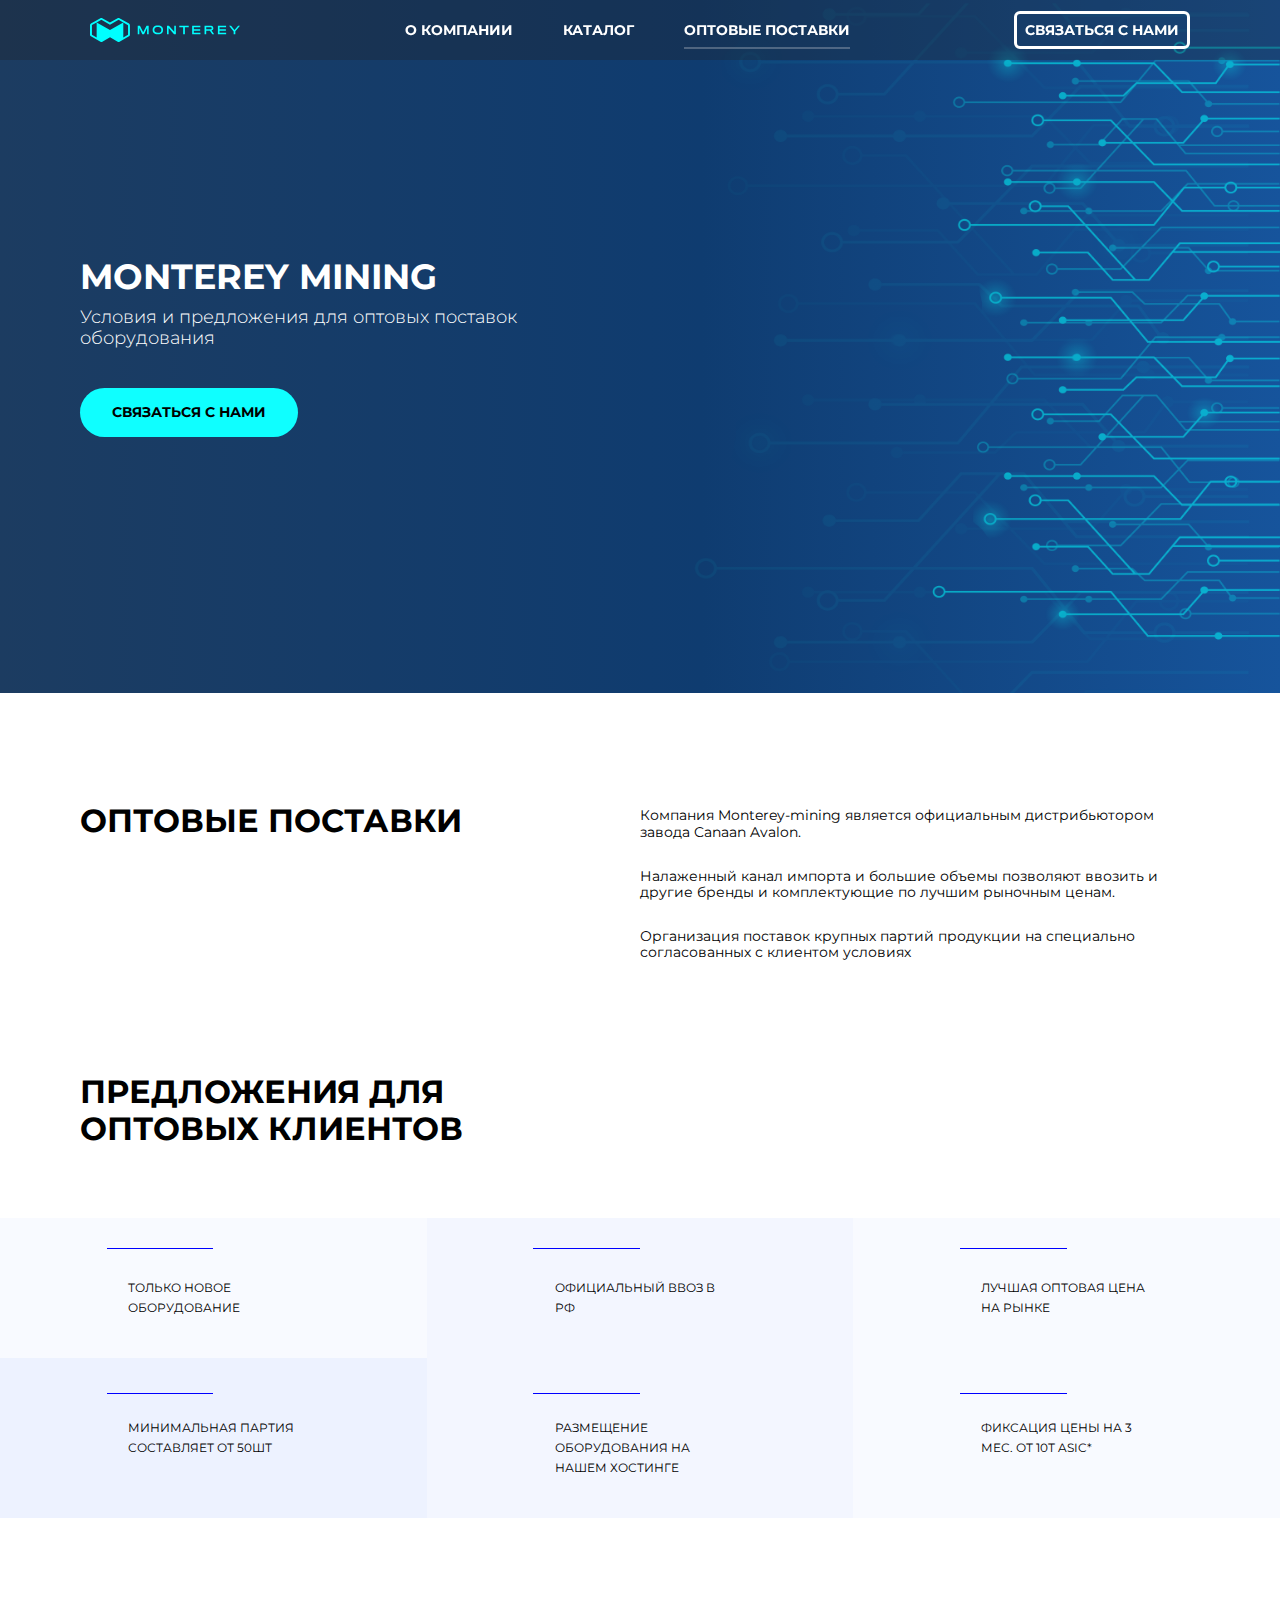
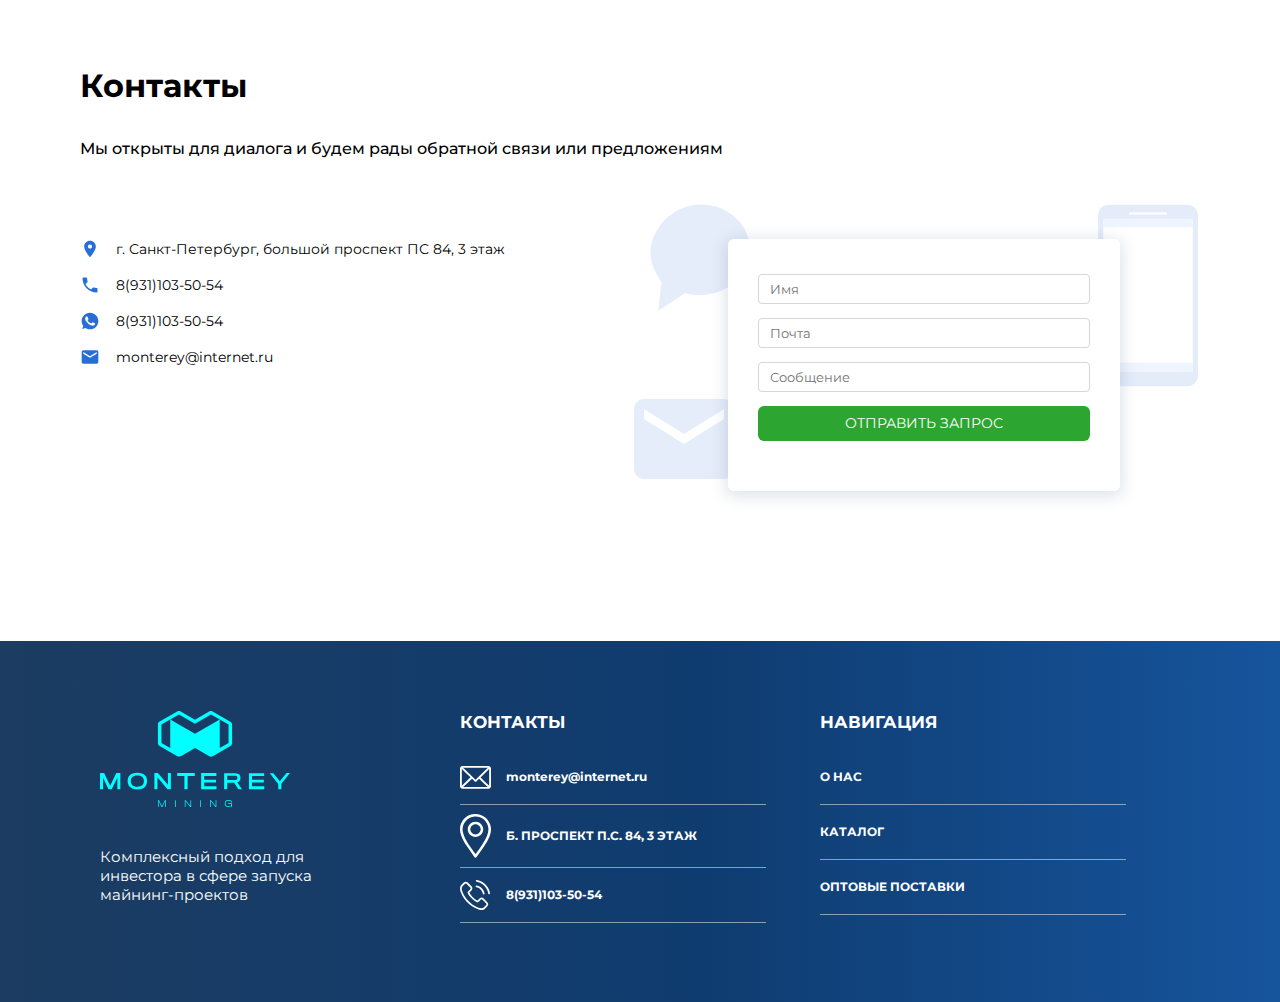
==== opt.html @ 7119ea5c "little fix" ====
<!DOCTYPE html>
<html lang="en">
<head>
   <meta charset="UTF-8">
   <meta http-equiv="X-UA-Compatible" content="IE=edge">
   <meta name="viewport" content="width=device-width, initial-scale=1.0">
   <link rel="apple-touch-icon" sizes="180x180" href="/apple-touch-icon.png">
   <link rel="icon" type="image/png" sizes="32x32" href="/favicon-32x32.png">
   <link rel="icon" type="image/png" sizes="16x16" href="/favicon-16x16.png">
   <link rel="manifest" href="/site.webmanifest">
   <link rel="mask-icon" href="/safari-pinned-tab.svg" color="#5bbad5">
   <meta name="msapplication-TileColor" content="#da532c">
   <meta name="theme-color" content="#ffffff">
   <link rel="stylesheet" href="pages/home.css">
   <title>Оптовые поставки</title>
</head>
<body class="root">
   <header class="header">
      <img src="images/header__logo.svg" alt="logo" class="header__logo">
      <nav class="header__nav">
         <ul class="header__list">   
            <li class="header__list-item">
               <a href="index.html" class="header__link">О КОМПАНИИ</a>
            </li>
            <li class="header__list-item">
               <a href="shop.html" class="header__link">КАТАЛОГ</a>
            </li>
            <li class="header__list-item">
               <a href="opt.html" class="header__link header__link_active">ОПТОВЫЕ ПОСТАВКИ</a>
            </li>
            <!-- <a href="" id="menu" class="icon">
               <img src="images/burger.svg" alt="Иконка меню">
            </a> -->
         </ul>
      </nav>
      <div class="menu__icon">
         <span></span>
      </div>
      <button class="header__contact" id="contact">СВЯЗАТЬСЯ С НАМИ</button>
   </header>
   <main class="content">
      <section class="intro">
         <div class="intro__content">
            <h1 class="intro__title">
               MONTEREY MINING
            </h1>
            <h2 class="intro__subtitle">
               Условия и предложения для оптовых поставок оборудования
            </h2>
            <button class="intro__contact" id="contact">
               СВЯЗАТЬСЯ С НАМИ
            </button>
         </div>
         <img src="images/visual.png" alt="visual" class="intro__aside">
      </section>

      <section class="about about_opt">
         <h2 class="section__title">
            ОПТОВЫЕ ПОСТАВКИ
         </h2>
         <div class="section__container">
            <div class="section__container-item">
               <p class="section__text section__text_opt">
                  Компания  Monterey-mining является официальным дистрибьютором завода Canaan Avalon. 
               </p>
            </div>

            <div class="section__container-item">
               <p class="section__text section__text_opt">
                  Налаженный канал импорта и большие объемы позволяют ввозить и другие бренды и комплектующие по лучшим рыночным ценам.
               </p>
            </div>

            <div class="section__container-item">
               <p class="section__text section__text_opt">
                  Организация поставок крупных партий продукции на специально согласованных с клиентом условиях
               </p>
            </div>
         </div>
      </section>

      <section class="service">
         <h2 class="section__title">
            ПРЕДЛОЖЕНИЯ ДЛЯ ОПТОВЫХ КЛИЕНТОВ
         </h2>
         <div class="service__cards">
            <div class="service__card font1">
               <div class="service__border"></div>
               <p class="service__card-text">
                  Только новое оборудование
               </p>
            </div>
            <div class="service__card font3">
               <div class="service__border"></div>
               <p class="service__card-text">
                  Официальный ввоз в РФ
               </p>
            </div>
            <div class="service__card font1">
               <div class="service__border"></div>
               <p class="service__card-text">
                  Лучшая оптовая цена на рынке
               </p>
            </div>
            <div class="service__card font2">
               <div class="service__border"></div>
               <p class="service__card-text">
                  Минимальная партия составляет от 50шт
               </p>
            </div>
            <div class="service__card font3">
               <div class="service__border"></div>
               <p class="service__card-text">
                  Размещение оборудования на нашем хостинге 
               </p>
            </div>
            <div class="service__card font1">
               <div class="service__border"></div>
               <p class="service__card-text">
                  Фиксация цены на 3 мес. от 10т ASIC*
               </p>
            </div>
         </div>
      </section>

      <section class="contacts">
         <h2 class="section__title">
            Контакты
         </h2>
         <h3 class="contacts__subtitle">
            Мы открыты для диалога и будем рады обратной связи или предложениям
         </h3>
         <div class="contacts__container">
            <ul class="contacts__list">
               <li class="contacts__list-item">
                  <img src="images/location.svg" alt="icon" class="contacts__icon">
                  <p class="contacts__contact">
                     г. Санкт-Петербург, большой проспект ПС 84, 3 этаж
                  </p>
               </li>

               <li class="contacts__list-item">
                  <img src="images/phone.svg" alt="icon" class="contacts__icon">
                  <p class="contacts__contact" type="phone">
                     8(931)103-50-54
                  </p>
               </li>

               <li class="contacts__list-item">
                  <img src="images/wtsp.svg" alt="icon" class="contacts__icon">
                  <p class="contacts__contact">
                     8(931)103-50-54
                  </p>
               </li>

               <li class="contacts__list-item">
                  <img src="images/email.svg" alt="icon" class="contacts__icon">
                  <p class="contacts__contact">
                     monterey@internet.ru
                  </p>
               </li>
               
            </ul>

            <div class="contacts__form-container">
               <img src="images/form1.svg" alt="icon" class="contacts__icon-1">
               <img src="images/form2.svg" alt="icon" class="contacts__icon-2">
               <img src="images/form3.svg" alt="icon" class="contacts__icon-3">
               <form class="contacts__form" name="sendinfo" validate>
                  <fieldset class="contacts__form-set">
                     <input type="text" class="contacts__text-area" id="name-input" name="inputName" placeholder="Имя" minlength="2" maxlength="30" required>
                     <input type="email" class="contacts__text-area" id="email-input" name="inputEmail" placeholder="Почта" required>
                     <input type="text" class="contacts__text-area contacts__text-area_message" id="message-input" name="inputMessage" placeholder="Сообщение">
                     <button type="submit" class="contacts__submit">ОТПРАВИТЬ ЗАПРОС</button>
                  </fieldset>
               </form>
            </div>
         </div>
      </section>

      <footer class="footer">
         <div class="footer__about">
            <img src="images/footer__logo.svg" alt="Logo" class="footer__logo">
            <img src="images/footer__logo_mobile.svg" alt="Logo" class="footer__mobile">
            <h2 class="footer__title">
               Комплексный подход для инвестора в сфере запуска майнинг-проектов
            </h2>
         </div>
         <div class="footer__item footer__item_contact">
            <h3 class="footer__subtitle">КОНТАКТЫ</h3>
            <ul class="footer__list">
               <li class="footer__list-item">
                  <img src="images/footer__mail.svg" alt="" class="footer__icon">
                  <a type="mail" class="footer__text">monterey@internet.ru</a>
               </li>

               <li class="footer__list-item">
                  <img src="images/footer__location.svg" alt="" class="footer__icon">
                  <p class="footer__text">Б. ПРОСПЕКТ П.С. 84, 3 ЭТАЖ
                  </p>
               </li>

               <li class="footer__list-item">
                  <img src="images/footer__phone.svg" alt="" class="footer__icon">
                  <a type="phone" class="footer__text">8(931)103-50-54</a>
               </li>
            </ul>
         </div>
         <div class="footer__item footer__item_nav">
            <h3 class="footer__subtitle">НАВИГАЦИЯ</h3>
            <ul class="footer__list">
               <li class="footer__list-item">
                  <a href="index.html" class="footer__text">
                     О НАС
                  </a>
               </li>

               <li class="footer__list-item">
                  <a href="shop.html" class="footer__text">
                     КАТАЛОГ
                  </a>
               </li>

               <li class="footer__list-item">
                  <a href="opt.html" class="footer__text">
                     ОПТОВЫЕ ПОСТАВКИ
                  </a>
               </li>
            </ul>
         </div>
      </footer>
      <div class="popup">
         <div class="popup__outer">
            <div class="popup__inner">
               <button type="button" class="popup__close"></button>
               <form class="contacts__form" name="sendinfo" validate>
                  <fieldset class="contacts__form-set">
                     <input type="text" class="contacts__text-area" id="name-input" name="inputName" placeholder="Имя" minlength="2" maxlength="30" required>
                     <input type="email" class="contacts__text-area" id="email-input" name="inputEmail" placeholder="Почта" required>
                     <input type="text" class="contacts__text-area contacts__text-area_message" id="message-input" name="inputMessage" placeholder="Сообщение">
                     <button type="submit" class="contacts__submit">ОТПРАВИТЬ ЗАПРОС</button>
                  </fieldset>
               </form>
            </div>
         </div>
      </div>
   </main>
   <script src="script/script.js"></script>
</body>
</html>
---- pages/home.css ----
@import url(../vendor/Normalize.css);

@import url(../blocks/root/root.css);

.header {
   min-width: 100%;
   display: flex;
   justify-content: space-between;
   align-items: center;
   box-sizing: border-box;
   padding: 0 120px;
   position: fixed;
   height: 80px;
   background: rgb(33, 33, 33, 30%);
   z-index: 5000;
}

@media screen and (max-width: 1280px) {
   .header {
      padding: 0 90px;
      height: 60px;
   }
}

@media screen and (max-width: 1024px) {
   .header {
      padding: 0 50px;
   }
}

@media screen and (max-width: 768px) {
   .header {
      padding: 0 30px;
   }
}

.header__logo {
   width: 190px;
}

@media screen and (max-width: 1280px) {
   .header__logo {
      width: 150px;
   }
}

.menu__icon{
   
   display: none;
}

.header__nav {
   display: flex;
   justify-content: flex-end;
}


.header__list {
   display: flex;
   justify-content: space-between;
   align-items: center;
   margin: 0;
   padding: 0;
}

.header__list-item {
   list-style: none;
   margin-right: 50px;
   font-weight: bold;
   font-size: 16px;
}

@media screen and (max-width: 1280px) {
   .header__list-item {
      font-size: 14px;
   }
}

@media screen and (max-width: 1024px) {
   .header__list-item {
      font-size: 12px;
   }
}

@media screen and (max-width: 768px) {
   .header__list-item {
      font-size: 11px;
   }
}

.header__list-item:last-child {
   margin: 0;
}

.header__link {
   text-decoration: none;
   color: rgb(255, 255, 255);
   padding-bottom: 8px;
   transition: opacity .3s linear;
}

.header__link:hover {
   opacity: .7;
}

.header__link_active {
   border-bottom: 2px solid rgba(220, 220, 221, 0.3);
}

.header__contact {
   margin: 0;
   box-sizing: border-box;
   padding: 10px;
   border-radius: 6px;
   border: 3px solid #ffffff;
   background-color: transparent;
   cursor: pointer;
   color: white;
   font-weight: bold;
   font-size: 16px;
   transition: opacity .3s linear;
}

.header__contact:hover {
   opacity: .7;
}

@media screen and (max-width: 1280px) {
   .header__contact {
      font-size: 14px;
      padding: 8px;
   }
}

@media screen and (max-width: 1024px) {
   .header__contact {
      font-size: 12px;
   }
}

@media screen and (max-width: 768px) {
   .header__contact {
      font-size: 11px;
      padding: 6px;
   }
}

.icon {
   display: none;
   transition: opacity .3s linear;
}

.icon:hover {
   opacity: .7;
}

@media screen and (max-width: 900px) {
   .header__logo {
      margin-left: 30px;
   }

   .header__nav {
      justify-content: center;
      align-items: center;
   }

   .menu__icon{
      z-index: 10;
      display: block;
      position: relative;
      width: 30px;
      height: 18px;
      cursor: pointer;
      margin-right: 30px;
   }

   .menu__icon span,
   .menu__icon::before,
   .menu__icon::after {
      left: 0;
      position: absolute;
      height: 10%;
      width: 100%;
      transition: all 0.3s ease 0s;
      background-color: #fff; 
   } 

   .menu__icon::before,
   .menu__icon::after {
      content: "";
   }

   .menu__icon::before {
      top: 0;
   }

   .menu__icon::after {
      bottom: 0;
   }

   .menu__icon span {
      top: 50%;
      transform: scale(1) translate(0px, -50%);
   }

   .menu__icon._active span {
      transform: scale(0) translate(0px, -50%);
   }

   .menu__icon._active::before {
      top: 50%;
      transform: rotate(-45deg) translate(0px, -50%);
   }

   .menu__icon._active::after {
      bottom: 50%;
      transform: rotate(45deg) translate(0px, 50%);
   }

   .header__contact {
      display: none;
   }

   .header {
      padding: 0;
   }

   .header__nav {
      box-sizing: border-box;
      position: fixed;
      width: 100%;
      top: 0;
      left: 0;
      max-height: 100%;
      background-color:rgba(80, 80, 80, 0.5);
      padding: 30px 30px 30px 30px;
      left: -100%;
      transition: left .3s ease 0s;
      overflow: auto;
   }

   .header__nav._active {
      left: 0;
   }

   .header__list {
      flex-direction: column;
      margin-top: 20px;
   }

   .header__list-item {
      margin: 0 0 30px 0;
   }

   .header__list-item:last-child {
      margin: 0;
   }

   .header__link {
      font-size: 19px;
   }


}

/* @media screen and (max-width: 900px) {
   .header__list-item {
      display: none;
   }

   .icon {
      display: block;
      position: fixed;
      right: 30px;
   }

   .header__nav {
      order: 3;
   }

   .header__contact {
      display: none;
   }

   .header {
      background-color: transparent;
      height: 160px;
      position: absolute;
   }

} */

/* BLOCK INTRO */


.intro {
   background: linear-gradient(90deg, #1C3C61 0%, #0F3C70 54.81%, #16549C 100%);
   
}

.content {
   color: white;
}

.intro { 
   display: flex;
   flex-direction: row;
   justify-content: space-between;
   box-sizing: border-box;
   padding-left: 120px;
   align-items: center;
}

.intro__content {
   width: 70vw;
}

.intro__title {
   margin: 0 0 20px 0;
   font-size: 50px;
   font-weight: bold;
}

.intro__subtitle {
   margin: 0 0 60px 0;
   font-size: 25px;
   font-weight: 300;
}

.intro__aside {
   object-fit: cover;
   max-height: 100%;
   max-width: 60%;
}

.intro__contact {
   margin: 0;
   box-sizing: border-box;
   padding: 25px 50px;
   border-radius: 50px;
   border: none;
   background-color: #0fffff;
   cursor: pointer;
   color: black;
   font-weight: bold;
   font-size: 20px;
   transition: opacity .3s linear;
}

.intro__contact:hover {
   opacity: .7;
}

@media screen and (max-width: 1280px) {
   .intro__contact {
      font-size: 14px;
      padding: 8px;
   }
}

@media screen and (max-width: 1024px) {
   .intro__contact {
      font-size: 12px;
   }
}

@media screen and (max-width: 768px) {
   .intro__contact {
      font-size: 11px;
      padding: 6px;
   }
}

@media screen and (max-width: 1280px) {
   .intro {
      padding-left: 80px;
   } 

   .intro__title {
      font-size: 35px;
      margin-bottom: 10px;
   }

   .intro__subtitle {
      font-size: 18px;
      margin-bottom: 40px;
   }

   .intro__contact {
      font-size: 14px;
      padding: 16px 32px;
   }
}

@media screen and (max-width: 1024px) {
   .intro {
      padding-left: 60px;
   } 

   .intro__title {
      font-size: 24px;
      margin-bottom: 10px;
   }

   .intro__subtitle {
      font-size: 12px;
      margin-bottom: 25px;
   }

   .intro__contact {
      font-size: 11px;
      padding: 12px 24px;
   }
}

@media screen and (max-width: 768px) {
   .intro {
      padding-left: 30px;
      height: 700px;
   } 

   .intro__title {
      font-size: 40px;
      margin-bottom: 19px;
   }

   .intro__subtitle {
      margin-bottom: 40px;
   }

   .intro__aside {
      height: 700px;
      overflow: hidden;
   }
}


/* BLOCK ADVANTAGES */



.advantage {
   box-sizing: border-box;
   padding: 200px 120px;
   display: flex;
   justify-content: center;
   align-items: center;
}

@media screen and (max-width: 1280px) {
   .advantage {
      padding: 120px 60px;
   }
}

@media screen and (max-width: 1024px) {
   .advantage {
      padding: 80px 40px;
   }
}

@media screen and (max-width: 768px) {
   .advantage {
      padding: 50px 25px;
   }
}

.advantage__cards {
   display: grid;
   grid-template-columns: 25% 25% 25% 25%;
   min-width: 100%;
}

@media screen and (max-width: 768px) {
   .advantage__cards {
      grid-template-columns: 50% 50%;
      grid-row-gap: 40px;
   }
}

.advantage__card {
   width: 100%;
   display: flex;
   flex-direction: column;
   align-items: center;
   border-right: 1px solid black;

}

.advantage__card:last-child {
   border: none;
}

@media screen and (max-width: 768px) {
   .advantage__card:nth-child(even) {
      border-right: none;
   }
}

.advantage__card-icon {
   width: 100px;
   height: 100px;
}

@media screen and (max-width: 1280px) {
   .advantage__card-icon {
      width: 80px;
      height: 80px;
   }
}

@media screen and (max-width: 768px) {
   .advantage__card-icon {
      width: 60px;
      height: 60px;
   }
}

.advantage__card-text {
   font-size: 16px;
   margin: 40px 0 0;
   color: black;
   text-align: center;
   max-width: 85%;
}

@media screen and (max-width: 1280px) {
   .advantage__card-text {
      font-size: 14px;
      margin: 28px 0 0;
   }
}

@media screen and (max-width: 768px) {
   .advantage__card-text {
      font-size: 10px;
      margin: 12px 0 0;
   }
}

.advantage__card-text span {
   font-weight: bold;
}



/* About block */



.about {
   min-width: 100%;
   box-sizing: border-box;
   padding: 100px 120px;
   display: flex;
   justify-content: space-between;
   flex-direction: row;
}

.about_home {
   background: linear-gradient(90deg, #1C3C61 0%, #0F3C70 54.81%, #16549C 100%);
}

.section__title {
   margin: 10px 0 0;
   font-size: 40px;
   max-width: 40%;
}

.section__container {
   max-width: 50%;
}

.section__container-item {
   display: flex;
   flex-direction: row;
   justify-content: space-between;
   align-items: center;
}

.section__icon {
   object-fit: contain;
   margin: 0 auto;
}

.section__text {
   max-width: 80%;
   font-size: 20px;
   font-weight: 400;
}


@media screen and (max-width: 1280px) {
   .section__icon {
      height: 50px;
   }
   
   .section__text {
      max-width: 75%;
      font-size: 14px;
   }

   .section__title {
      font-size: 32px;
   }

   .about {
      padding: 70px 80px;   
   }
}

@media screen and (max-width: 1024px) {
   .section__icon {
      height: 32px;
   }
   
   .section__text {
      max-width: 82%;
      font-size: 12px;
   }

   .section__title {
      font-size: 24px;
   }

   .about {
      padding: 60px 40px;   
   }
}

@media screen and (max-width: 768px) {
   .section__container {
      min-width: 100%;
   }

   .section__icon {
      display: none;
   }
   
   .section__text {
      font-size: 12px;
      min-width: 100%;
      margin-top: 15px;
   }

   .section__title {
      font-size: 24px;
      margin: 0;
      max-width: 100%;
   }

   .about {
      padding: 34px;
      display: flex;
      justify-content: center;
      flex-direction: column;
   }
}

/* SERVICE */

.service {
   min-width: 100%;
   color: black;
   margin: 120px 0;
}

@media screen and (max-width: 1280px) {
   .service {
      margin: 100px 0;
   }
}

@media screen and (max-width: 1024px) {
   .service {
      margin: 80px 0;
   }
}

@media screen and (max-width: 768px) {
   .service {
      margin: 60px 0;
   }
}

.service .section__title {
   margin-left: 120px;
}

@media screen and (max-width: 1280px) {
   .service .section__title {
      margin-left: 80px;
   }
}

@media screen and (max-width: 1024px) {
   .service .section__title {
      margin-left: 40px;
   }
}
@media screen and (max-width: 768px) {
   .service .section__title {
      margin-left: 34px;
   }
}

.service__cards {
   margin-top: 70px;
   min-width: 100%;
   display: grid;
   grid-template-columns: 1fr 1fr 1fr;
}

@media screen and (max-width: 1024px) {
   .service__cards {
      grid-template-columns: 1fr 1fr;
      margin-top: 50px;
   }
}

@media screen and (max-width: 768px) {
   .service__cards {
      margin-top: 30px;
   }
}

.service__card {
   display: flex;
   justify-content: center;
   position: relative;
   min-width: 100%;
   padding: 80px 0 40px;
}

@media screen and (max-width: 1024px) {
   .service__card_none {
      display: none;
   }

   .service__card {
      padding-top: 40px;
   }
}

@media screen and (max-width: 1280px) {
   .service__card {
      padding-top: 60px;
   }
}

.service__border {
   background-color: blue;
   position: absolute;
   top: 22%;
   left: 25%;
   height: 1px;
   width: 25%;
}

@media screen and (max-width: 768px) {
   .service__border {
      left: 10%;
   }
}

.service__card-text {
   max-width: 40%;
   margin: 0;
   font-size: 17px;
   line-height: 26px;
   text-transform: uppercase;
}

@media screen and (max-width: 1280px) {
   .service__card-text {
      font-size: 12px;
      line-height: 20px;
   }
}

@media screen and (max-width: 1024px) {
   .service__card-text {
      font-size: 13px;
   }
}

@media screen and (max-width: 768px) {
   .service__card-text {
      font-size: 11px;
      line-height: 14px;
      max-width: 70%;
   }
}

.font1 {
   background: rgba(189, 208, 255, 0.1);
}

.font2 {
   background: rgba(82, 130, 255, 0.1);
}

.font3 {
   background: rgba(134, 168, 255, 0.1);
}

/* adv2 */

.adv {
   box-sizing: border-box;
   min-width: 100%;
   padding: 0 120px;
   color: black;
}

.adv__cards {
   min-width: 100%;
   display: grid;
   grid-template-columns: 1fr 1fr 1fr 1fr 1fr 1fr;
   grid-column-gap: 20px;
   margin-top: 70px;
}

.adv__card {
   min-width: 100%;
   display: flex;
   justify-content: center;
   align-items: center;
   flex-direction: column;
   background: #FFFFFF;
   box-shadow: 0px 2px 10px 1.3px rgba(29, 51, 107, 0.15);
   border-radius: 10px;
   box-sizing: border-box;
   padding: 0 12px;
}

.adv__icon {
   object-fit: cover;
   width: 77px;
   margin-top: 60px;
}

.adv__text {
   text-align: center;
   margin: 40px 0 18px;
   font-size: 10px;
   font-weight: 400;
   line-height: 17px;
}

@media screen and (max-width: 1280px) {
   .adv {
      padding: 0 100px;
   }
   
   .adv__cards {
      grid-template-columns: 1fr 1fr 1fr;
      grid-gap: 20px;
   }
   
   .adv__card {
      padding: 0 12px;
   }
   
   .adv__icon {
      width: 85px;
      margin-top: 60px;
   }
   
   .adv__text {
      margin: 40px 0 18px;
      font-size: 12px;
      line-height: 20px;
   }
}

@media screen and (max-width: 1024px) {
   .adv {
      padding: 0 80px;
   }
   
   .adv__cards {
      grid-template-columns: 1fr 1fr 1fr;
      grid-column-gap: 20px;
      margin-top: 40px;
   }
   
   .adv__card {
      padding: 0 12px;
   }
   
   .adv__icon {
      width: 64px;
      margin-top: 60px;
   }
   
   .adv__text {
      margin: 40px 0 18px;
      font-size: 11px;
      line-height: 14px;
   }
}

@media screen and (max-width: 768px) {
   .adv {
      padding: 0 30px;
   }
   
   .adv__cards {
      grid-template-columns: 1fr 1fr;
      grid-column-gap: 8px;
      margin-top: 35px;
   }
   
   .adv__card {
      padding: 0 4px;
   }
   
   .adv__icon {
      width: 50px;
      margin-top: 30px;
   }
   
   .adv__text {
      margin: 20px 0 18px;
      font-size: 9px;
      line-height: 15px;
      max-width: 90%;
   }
}

/* CONTACTS */

.contacts {
   color: black;
   box-sizing: border-box;
   padding: 0 120px;
   margin-top: 150px;
   max-width: 100%;
   margin-bottom: 170px;
}

.contacts .section__title {
   margin: 0 0 50px;
}

.contacts__subtitle {
   margin: 0 0 120px;
   font-weight: 500;
   font-size: 24px;
   line-height: 29px;
}

.contacts__container {
   display: flex;
   justify-content: space-between;
   align-items: flex-start;
   flex-direction: row;
}

.contacts__list {
   margin: 0;
   padding: 0;
   display: flex;
   justify-content: center;
   align-items: flex-start;
   flex-direction: column;
   min-width: 55%;
}

.contacts__list-item {
   display: flex;
   justify-content: start;
   align-items: center;
   margin-bottom: 24px;
}

.contacts__list-item:last-child {
   margin-bottom: 0;
}

.contacts__icon {
   
}

.contacts__contact {
   margin: 0 0 0 16px;
   font-weight: 400;
   font-size: 20px;
   line-height: 24px;
}

.contacts__form-container {
   min-width: 35%;
   position: relative;
   margin-right: 100px;
}

.contacts__form {

}

.contacts__form-set {
   min-width: 30%;
   display: flex;
   justify-content: space-between;
   align-items: center;
   flex-direction: column;
   margin: 0;
   box-sizing: border-box;
   padding: 50px 40px 70px;
   background: #FFFFFF;
   box-shadow: 0px 3px 16px 2px rgba(29, 51, 107, 0.15);
   border-radius: 6px;
   border: none;
}

.contacts__text-area {
   margin: 0 0 20px;
   box-sizing: border-box;
   padding: 10px 16px;
   background-color: transparent;
   border: 1px solid rgba(215, 215, 215, 1);
   border-radius: 4px;
   font-weight: 400;
   font-size: 14px;
   line-height: 19px;
   min-width: 100%;
   color: rgba(169, 169, 169, 1);
}

.contacts__text-area_message {
   padding-bottom: 10%;
}

.contacts__submit {
   display: block;
   width: 100%;
   margin: 0;
   padding: 14px 0;
   background: #2DA531;
   border-radius: 6px;
   border: none;
   cursor: pointer;
   color: white;
   transition: opacity .3s linear;
   font-size: 18px;
   line-height: 22px;
}

.contacts__submit:hover {
   opacity: .7;
}

.contacts__icon-1 {
   position: absolute;
   top: -14%;
   left: -20%;
   z-index: -1;
}

.contacts__icon-2 {
   position: absolute;
   bottom: 5%;
   left: -24%;
   z-index: -1;
}

.contacts__icon-3 {
   position: absolute;
   top: -14%;
   right: -20%;
   z-index: -1;
   object-fit: cover;
}

@media screen and (max-width: 1280px) {
   .contacts {
      padding: 0 80px;
      margin-bottom: 150px;
   }
   
   .contacts .section__title {
      margin: 0 0 35px;
   }
   
   .contacts__subtitle {
      margin: 0 0 80px;
      font-size: 16px;
      line-height: 20px;
   }
   
   .contacts__container {
      display: flex;
      justify-content: space-between;
      align-items: flex-start;
      flex-direction: row;
   }
   
   .contacts__list {
      min-width: 55%;
   }
   
   .contacts__list-item {
      display: flex;
      justify-content: start;
      align-items: center;
      margin-bottom: 16px;
   }
   
   .contacts__icon {
      width: 20px;
   }
   
   .contacts__contact {
      margin: 0 0 0 16px;
      font-size: 14px;
      line-height: 17px;
   }
   
   .contacts__form-container {
      min-width: 35%;
      position: relative;
      margin-right: 80px;
   }
   
   .contacts__form-set {
      min-width: 30%;
      padding: 35px 30px 50px;
   }
   
   .contacts__text-area {
      margin: 0 0 14px;
      padding: 6px 11px;
      font-size: 13px;
      line-height: 16px;
   }

   
   .contacts__submit {
      padding: 9px 0;
      font-size: 14px;
      line-height: 17px;
   }
   
   .contacts__icon-1 {
      width: 100px;
   }
   
   .contacts__icon-2 {
      width: 100px;
   }
   
   .contacts__icon-3 {
      width: 100px;
   }
}

@media screen and (max-width: 1024px) {
   .contacts {
      padding: 0 60px;
      margin-top: 120px;
      margin-bottom: 100px;
   }

   .contacts .section__title {
      margin-bottom: 27px;
   }
   
   .contacts__subtitle {
      margin: 0 0 120px;
      font-size: 14px;
      line-height: 16px;
   }
   
   .contacts__list {
      min-width: 55%;
   }
   
   .contacts__list-item {
      margin-bottom: 11px;
   }
   
   .contacts__icon {
      width: 14px;
   }
   
   .contacts__contact {
      font-size: 12px;
      line-height: 14px;
   }
   
   .contacts__form-container {
      min-width: 35%;
      position: relative;
      margin-right: 50px;
   }
   
   .contacts__form-set {
      min-width: 30%;
      padding: 28px 22px 40px;
   }

   .contact__form_popup {
      max-width: 500px;
   }

   @media screen and (max-width: 768px) {
      .contact__form_popup {
         
      }
   }
   
   .contacts__text-area {
      margin: 0 0 14px;
      padding: 4px 9px;
      font-size: 12px;
      line-height: 14px;
   }
   
   .contacts__submit {
      padding: 7px 0;
      font-size: 12px;
      line-height: 14px;
   }
   
   .contacts__icon-1 {
      width: 90px;
   }
   
   .contacts__icon-2 {
      width: 90px;
   }
   
   .contacts__icon-3 {
      width: 90px;
   }
}

@media screen and (max-width: 768px) {
   .contacts {
      box-sizing: border-box;
      padding: 0 30px;
      margin-top: 80px;
   }
   
   .contacts .section__title {
      margin: 0 0 35px;
   }
   
   .contacts__subtitle {
      margin: 0 0 40px;
      font-size: 13px;
      line-height: 17px;
   }
   
   .contacts__container {
      flex-direction: column;
   }
   
   .contacts__list {
      min-width: 100%;
      margin-bottom: 50px;
   }
   
   .contacts__list-item {
      display: flex;
      justify-content: start;
      align-items: center;
      margin-bottom: 16px;
   }
   
   .contacts__icon {
      width: 16px;
   }
   
   .contacts__contact {
      margin: 0 0 0 16px;
      font-size: 12px;
      line-height: 15px;
   }
   
   .contacts__form-container {
      min-width: 100%;
      position: relative;
      margin-right: 30px;
   }
   
   .contacts__form-set {
      min-width: 100%;
      padding: 35px 30px 50px;
   }
   
   .contacts__text-area {
      margin: 0 0 14px;
      padding: 6px 11px;
      font-size: 13px;
      line-height: 16px;
   }

   
   .contacts__submit {
      padding: 9px 0;
      font-size: 14px;
      line-height: 17px;
   }
   
   .contacts__icon-1 {
      width: 70px;
      left: -5%;
   }
   
   .contacts__icon-2 {
      width: 70px;
      left: -5%;
   }
   
   .contacts__icon-3 {
      width: 70px;
      right: -5%;
   }
}

/* footer */ 

.footer {
   box-sizing: border-box;
   padding: 85px 120px;
   min-width: 100%;
   display: grid;
   grid-template-columns: 1fr 1fr 1fr;
   background: linear-gradient(90deg, #1C3C61 0%, #0F3C70 54.81%, #16549C 100%);
}

.footer__about {
   display: flex;
   align-items: flex-start;
   flex-direction: column;
}

.footer__logo {
   display: block;
}

.footer__mobile {
   display: none;
}

.footer__title {
   font-size: 18px;
   font-weight: 400;
   line-height: 25px;
   max-width: 80%;
   margin: 40px 0 0 0;
}

.footer__item {
   display: flex;
   flex-direction: column;
}

.footer__subtitle {
   font-size: 28px;
   font-weight: 700;
   line-height: 36px;
   margin: 0;
}

.footer__list {
   list-style: none;
   display: flex;
   flex-direction: column;
   padding: 0;
   margin: 25px 0 0 0;
}

.footer__list-item {
   max-width: 90%;
   display: flex;
   flex-direction: row;
   justify-content: space-between;
   align-items: center;
   margin-bottom: 15px;
   padding-bottom: 15px;
   border-bottom: 1px solid rgba(255, 255, 255, 0.5);
}

.footer__icon {
   object-fit: cover;
   margin: 0 auto 0 0;
}

.footer__text {
   min-width: 85%;
   font-size: 14px;
   font-weight: 700;
   line-height: 36px;
   margin: 0;
   color: white;
   text-decoration: none;
}

@media screen and (max-width: 1280px) {
   .footer {
      padding: 70px 100px;  
   }

   .footer__logo {
      width: 190px;
   }

   .footer__title {
      font-size: 15px;
      line-height: 19px;
   }

   .footer__subtitle {
      font-size: 17px;
      line-height: 23px;
   }

   .footer__text {
      font-size: 12px;
   }

   .footer__list-item {
      margin-bottom: 9px;
      padding-bottom: 9px;
      max-width: 85%;
   }

   .footer__icon {
      width: 10%;
   }
}

@media screen and (max-width: 1024px) {
   .footer {
      padding: 40px 60px;  
   }

   .footer__logo {
      width: 160px;
   }

   .footer__title {
      font-size: 12px;
      line-height: 14px;
   }

   .footer__subtitle {
      font-size: 14px;
      line-height: 17px;
   }

   .footer__text {
      font-size: 11px;
   }

   .footer__list-item {
      margin-bottom: 7px;
      padding-bottom: 7px;
      max-width: 90%;
   }

   .footer__icon {
      width: 8%;
   }
}

@media screen and (max-width: 768px) {
   .footer {
      padding: 40px 50px;
      grid-template-columns: 1fr;
   }

   .footer__logo {
      display: none;
   }

   .footer__mobile {
      display: block;
   }   

   .footer__title {
      max-width: 100%;
      font-size: 12px;
      line-height: 17px;
   }

   .footer__subtitle {
      font-size: 14px;
      line-height: 17px;
   }

   .footer__text {
      font-size: 11px;
   }

   .footer__list-item {
      margin-bottom: 12px;
      padding-bottom: 12px;
      max-width: 90%;
   }

   .footer__icon {
      width: 7%;
   }

   .footer__item {
      max-width: 100%;
      margin-top: 50px;
   }
}

/***************** OPT OPT OPT *********************/

.about_opt {
   color: black;
   padding-bottom: 0;
   margin-top: 30px;
}

.section__text_opt {
   min-width: 100%;
}

/**************  SHOP SHOP SHOP ******************/

.stock {
   color: black;
   box-sizing: border-box;
   padding: 0 120px;
   margin-top: 100px;
}

.stock__cards {
   margin-top: 80px;
   display: grid;
   grid-template-columns: 1fr 1fr 1fr;
   grid-gap: 35px;
   min-width: 100%;
}

.stock__card {
   box-sizing: border-box;
   padding: 25px;
   display: flex;
   flex-direction: column;
   min-width: 100%;
   box-shadow: 0px 2px 20px 1.4px rgba(29, 51, 107, 0.1);
   border-radius: 12px;
}

.stock__image {
   object-fit: cover;
   width: 100%;
}

.stock__name {
   margin: 30px 0 0;
   font-size: 22px;
   font-weight: 400;
   line-height: 14px;
}

.stock__name-model {
   font-weight: 600;
}

.stock__props {
   list-style: none;
   padding: 0;
   margin: 40px 0 0;
}

.stock__props-item {
   display: flex;
   justify-content: flex-start;
   align-items: center;
   margin: 0 0 20px;
}

.stock__props-item:last-child {
   margin: 0;
}

.stock__props-text_bold {
   font-weight: 600;
   font-size: 14px;
   line-height: 18px;
   margin-right: 4px;
}

.stock__props-text {
   margin: 0;
   font-weight: 400;
   font-size: 14px;
   line-height: 18px;
}

.stock__button {
   width: 180px;
   color: white;
   margin-top: 36px;
   box-sizing: border-box;
   padding: 10px;
   cursor: pointer;
   background: linear-gradient(90.52deg, #234C7B 0.45%, #1E85B1 102.48%);
   border-radius: 6px;
   font-weight: bold;
   font-size: 16px;
   transition: opacity .3s linear;
   border: none;
}

.stock__button:hover {
   opacity: .7;
}

@media screen and (max-width: 1280px) {
   .stock {
      padding: 0 100px;
   }
   
   .stock__cards {
      margin-top: 60px;
      grid-template-columns: 1fr 1fr 1fr;
      grid-gap: 25px;
   }
   
   .stock__card {
      padding: 15px;
      border-radius: 10px;
   }
   
   .stock__name {
      display: flex;
      flex-direction: column;
      margin: 30px 0 0;
      font-size: 18px;
      line-height: 22px;
   }
   
   .stock__props {
      margin: 30px 0 0;
   }
   
   .stock__props-item {
      margin: 0 0 16px;
   }
   
   
   .stock__props-text_bold {
      font-size: 12px;
      line-height: 14px;
      margin-right: 3px;
   }
   
   .stock__props-text {
      font-size: 12px;
      line-height: 14px;
   }
   
   .stock__button {
      width: 140px;
      margin-top: 28px;
      padding: 8px;
      border-radius: 4px;
   }
}

@media screen and (max-width: 1024px) {
   .stock {
      padding: 0 60px;
   }
   
   .stock__cards {
      margin-top: 50px;
      grid-template-columns: 1fr 1fr;
      grid-gap: 20px;
   }
   
   .stock__card {
      padding: 15px;
      border-radius: 10px;
   }
   
   .stock__name {
      display: flex;
      flex-direction: column;
      margin: 30px 0 0;
      font-size: 22px;
      line-height: 25px;
   }
   
   .stock__props {
      margin: 30px 0 0;
   }
   
   .stock__props-item {
      margin: 0 0 16px;
   }
   
   
   .stock__props-text_bold {
      font-size: 15px;
      line-height: 18px;
      margin-right: 3px;
   }
   
   .stock__props-text {
      font-size: 15px;
      line-height: 18px;
   }
   
   .stock__button {
      width: 140px;
      margin-top: 28px;
      padding: 8px;
      border-radius: 4px;
   }
}

@media screen and (max-width: 768px) {
   .stock {
      padding: 15px;
   }
   
   .stock .section__title {
      margin-left: 15px;
   }
   
   .stock__cards {
      margin-top: 50px;
      grid-template-columns: 1fr 1fr;
      grid-gap: 12px;
   }
   
   .stock__card {
      padding: 8px;
      border-radius: 10px;
      justify-content: flex-start;
   }
   
   .stock__name {
      display: flex;
      flex-direction: column;
      margin: 20px 0 0;
      font-size: 16px;
      line-height: 20px;
   }
   
   .stock__props {
      margin: 20px 0 0;
   }
   
   .stock__props-item {
      margin: 0 0 8px;
      display: flex;
      flex-direction: column;
      align-items: flex-start;
      text-align: left;
   }
   
   
   .stock__props-text_bold {
      font-size: 10px;
      line-height: 13px;
      margin-right: 3px;
   }
   
   .stock__props-text {
      font-size: 11px;
      line-height: 13px;
   }
   
   .stock__button {
      font-size: 11px;
      width: 110px;
      margin-top: 28px;
      padding: 8px;
      border-radius: 4px;
   }
}

/************* POPUP POPUP POPUP *****************/

.popup {
   width: 100%;
   display: flex;
   justify-content: center;
   align-items: center;
   position: fixed;
   top: 0;
   left: 0;
   height: 100vh;
   background-color: rgb(53, 53, 53, .3);
   visibility: hidden;
   opacity: 0;
   transition: visibility 0s, opacity 0.5s linear;
}

.popup_opened {
   visibility: visible;
   opacity: 1;
   transition: visibility 0s, opacity 0.5s linear;
}

.popup__outer {
   width: 100%;
   display: flex;
   justify-content: center;
   align-items: center;
}

.popup__inner {
   width: 35%;
   position: relative;
}

@media screen and (max-width: 768px) {
   .popup__inner {
      width: 80%;
   }
}

.popup__close {
   position: absolute;
   z-index: 1000;
   width: 32px;
   height: 32px;
   right: -9%;
   top: -12%;
   transition: opacity .3s linear;
   background-color: transparent;
   border: none;
   padding: 0;
   background-image: url("../images/CloseIcon.svg");
   background-size: cover;
}

.popup__close:hover {
   opacity: .6;
   cursor: pointer;
}

@media screen and (max-width: 1280px) {
   .popup__close {
      width: 28px;
      height: 28px;
   }
}

@media screen and (max-width: 1024px) {
   .popup__close {
      width: 24px;
      height: 24px;
   }
}

@media screen and (max-width: 768px) {
   .popup__close {
      width: 20px;
      height: 20px;
   }
}
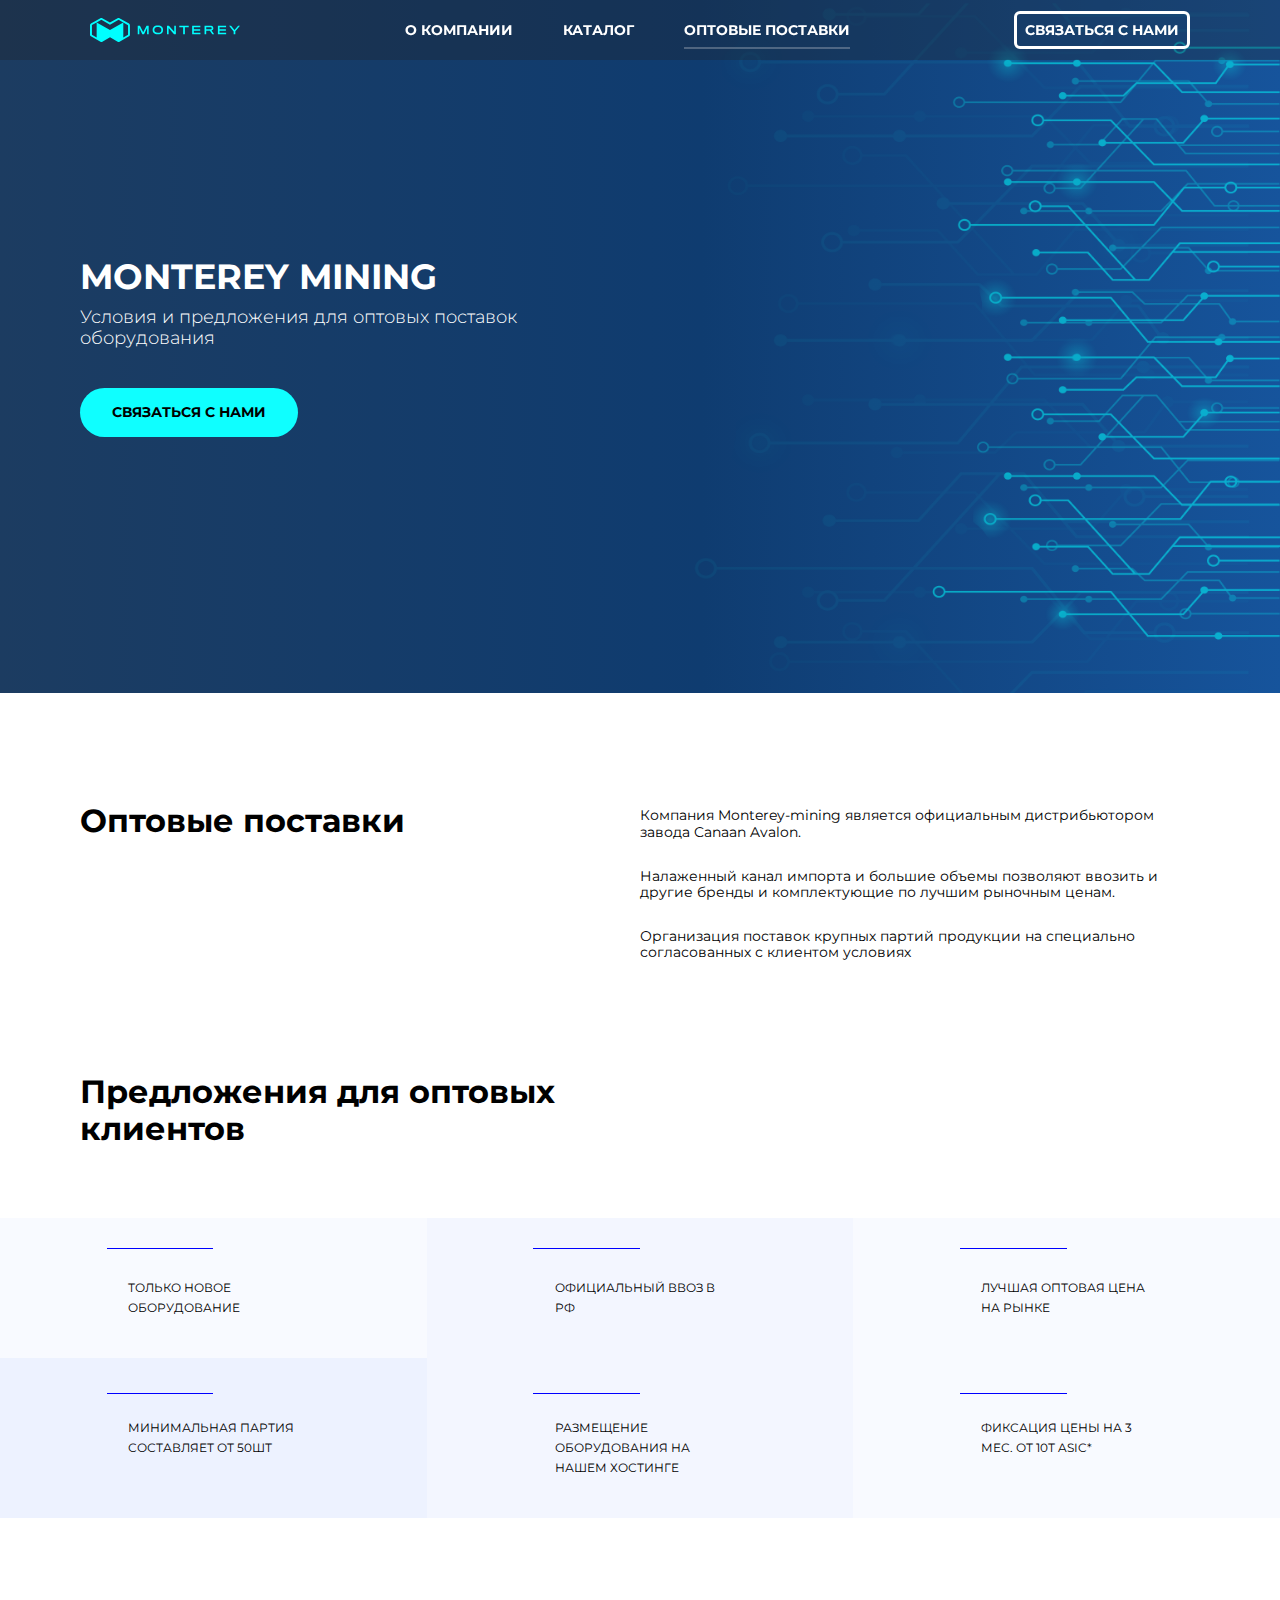
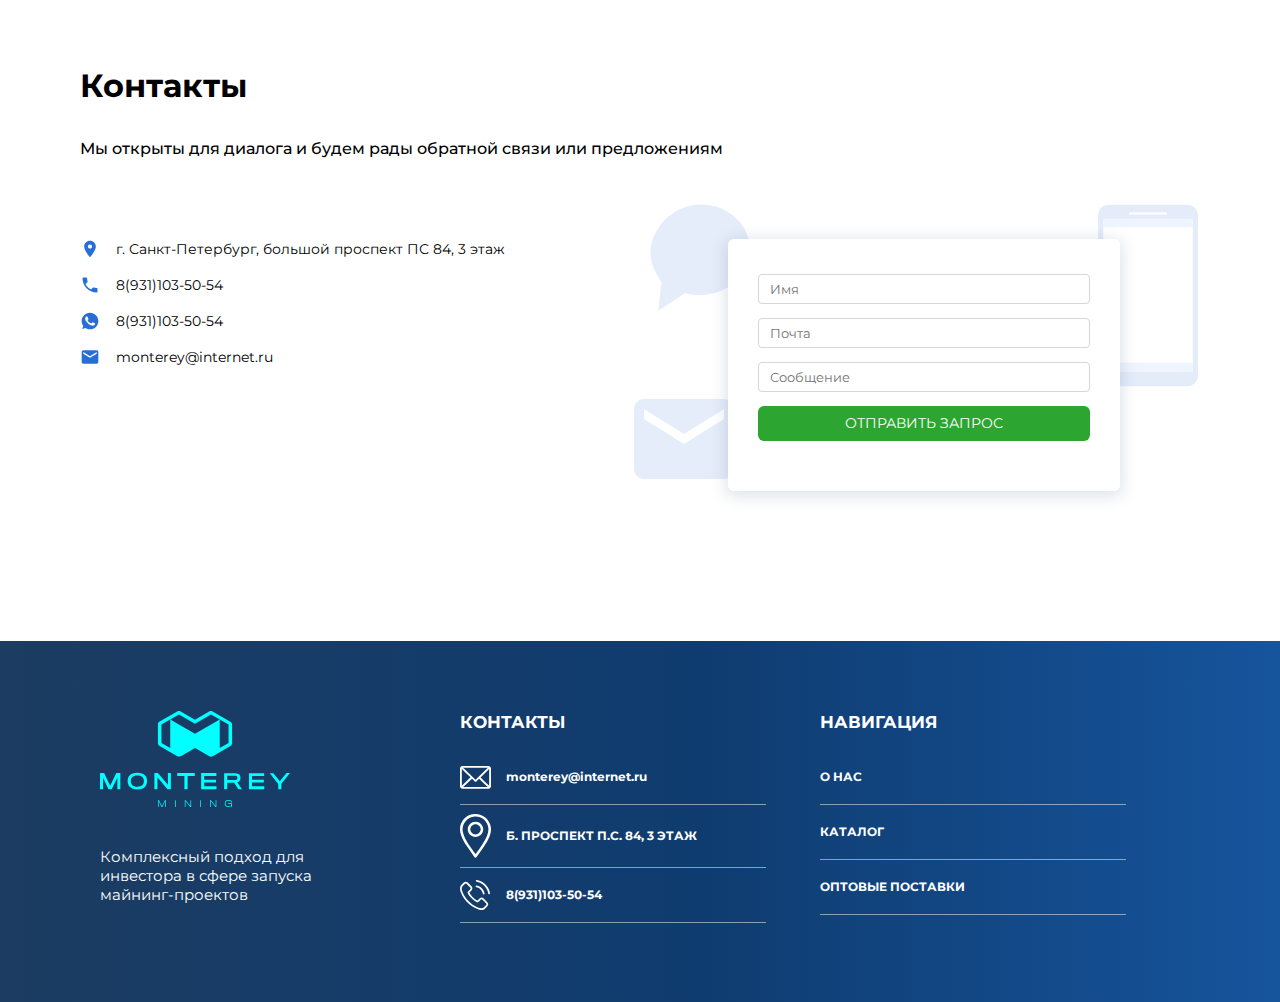
==== commit e8831df1: "fixes 2" ====
--- a/opt.html
+++ b/opt.html
@@ -56,7 +56,7 @@
 
       <section class="about about_opt">
          <h2 class="section__title">
-            ОПТОВЫЕ ПОСТАВКИ
+            Оптовые поставки
          </h2>
          <div class="section__container">
             <div class="section__container-item">
@@ -81,7 +81,7 @@
 
       <section class="service">
          <h2 class="section__title">
-            ПРЕДЛОЖЕНИЯ ДЛЯ ОПТОВЫХ КЛИЕНТОВ
+            Предложения для оптовых клиентов
          </h2>
          <div class="service__cards">
             <div class="service__card font1">
@@ -141,16 +141,16 @@
 
                <li class="contacts__list-item">
                   <img src="images/phone.svg" alt="icon" class="contacts__icon">
-                  <p class="contacts__contact" type="phone">
+                  <a href=”tel:+79311035054” class="contacts__contact">
                      8(931)103-50-54
-                  </p>
+                  </a>
                </li>
 
                <li class="contacts__list-item">
                   <img src="images/wtsp.svg" alt="icon" class="contacts__icon">
-                  <p class="contacts__contact">
+                  <a href=”tel:+79311035054” class="contacts__contact">
                      8(931)103-50-54
-                  </p>
+                  </a>
                </li>
 
                <li class="contacts__list-item">
@@ -202,7 +202,7 @@
 
                <li class="footer__list-item">
                   <img src="images/footer__phone.svg" alt="" class="footer__icon">
-                  <a type="phone" class="footer__text">8(931)103-50-54</a>
+                  <a href=”tel:+79311035054” class="footer__text">8(931)103-50-54</a>
                </li>
             </ul>
          </div>
--- a/pages/home.css
+++ b/pages/home.css
@@ -988,6 +988,8 @@
    font-weight: 400;
    font-size: 20px;
    line-height: 24px;
+   text-decoration: none;
+   color: black;
 }
 
 .contacts__form-container {
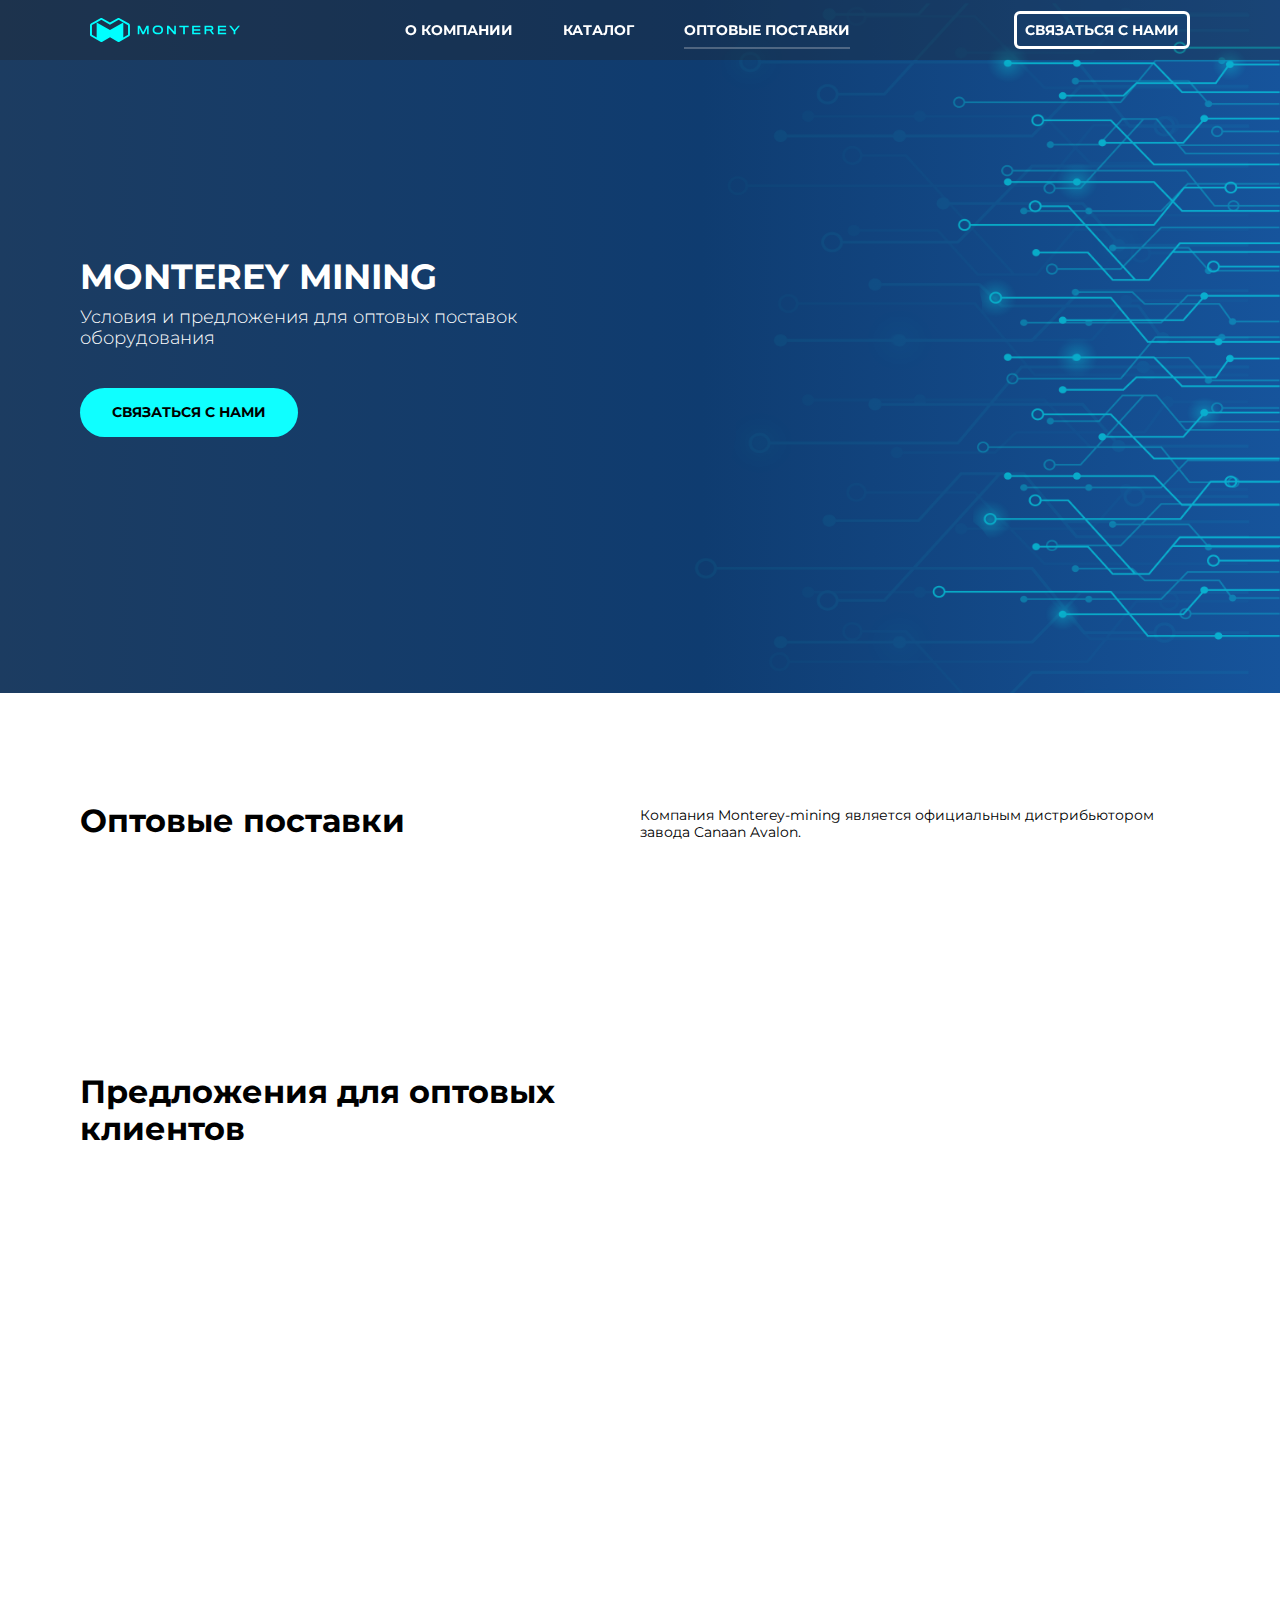
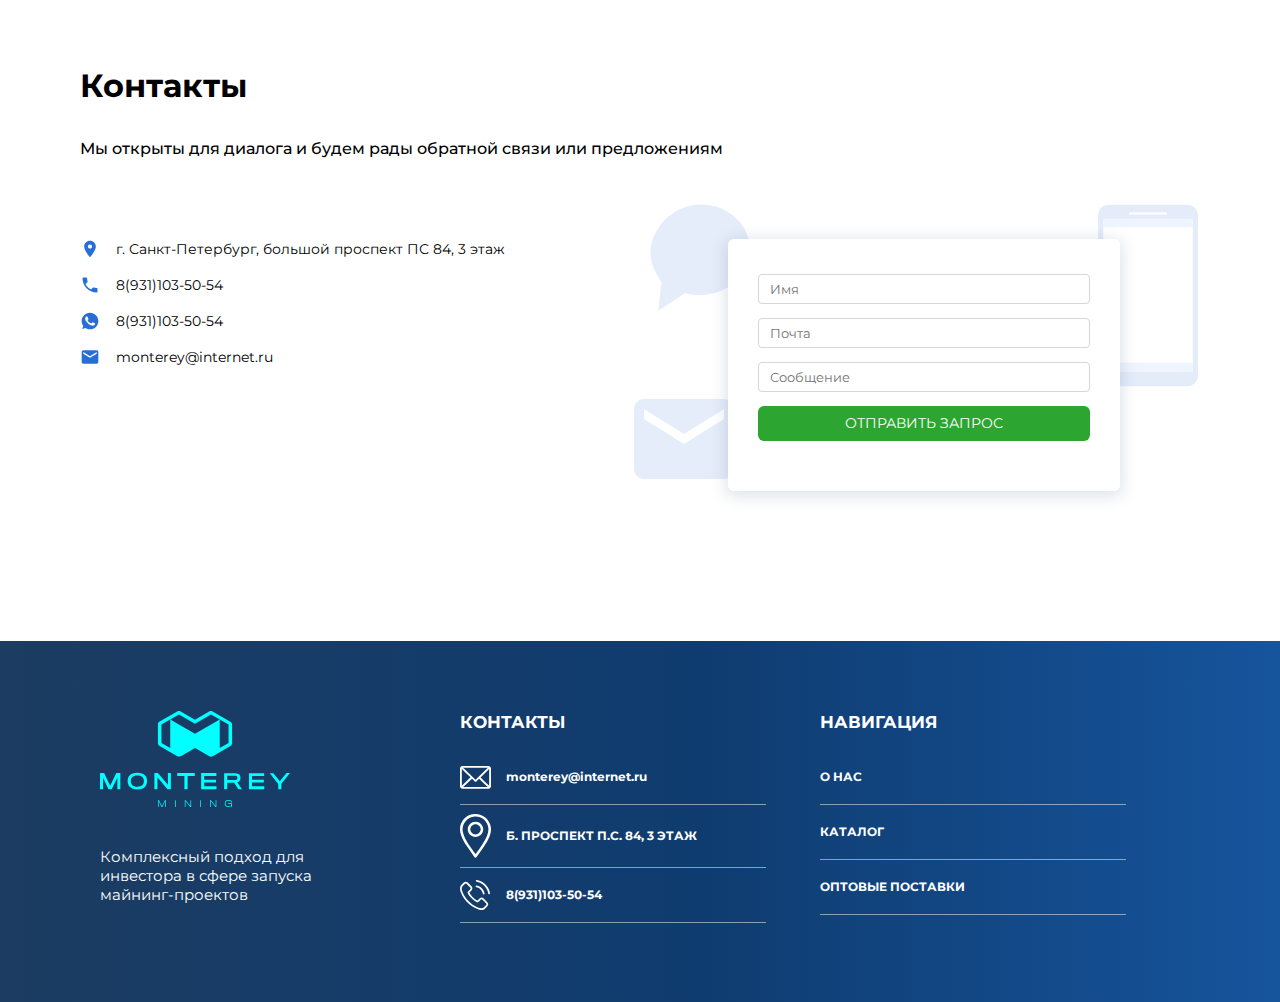
==== commit 1707cffe: "animations" ====
--- a/opt.html
+++ b/opt.html
@@ -41,13 +41,13 @@
    <main class="content">
       <section class="intro">
          <div class="intro__content">
-            <h1 class="intro__title">
+            <h1 class="intro__title _anim-items _anim-no-hide">
                MONTEREY MINING
             </h1>
-            <h2 class="intro__subtitle">
+            <h2 class="intro__subtitle _anim-items _anim-no-hide">
                Условия и предложения для оптовых поставок оборудования
             </h2>
-            <button class="intro__contact" id="contact">
+            <button class="intro__contact _anim-items _anim-no-hide" id="contact">
                СВЯЗАТЬСЯ С НАМИ
             </button>
          </div>
@@ -59,19 +59,19 @@
             Оптовые поставки
          </h2>
          <div class="section__container">
-            <div class="section__container-item">
+            <div class="section__container-item _anim-items _anim-no-hide">
                <p class="section__text section__text_opt">
                   Компания  Monterey-mining является официальным дистрибьютором завода Canaan Avalon. 
                </p>
             </div>
 
-            <div class="section__container-item">
+            <div class="section__container-item _anim-items _anim-no-hide">
                <p class="section__text section__text_opt">
                   Налаженный канал импорта и большие объемы позволяют ввозить и другие бренды и комплектующие по лучшим рыночным ценам.
                </p>
             </div>
 
-            <div class="section__container-item">
+            <div class="section__container-item _anim-items _anim-no-hide">
                <p class="section__text section__text_opt">
                   Организация поставок крупных партий продукции на специально согласованных с клиентом условиях
                </p>
@@ -84,37 +84,37 @@
             Предложения для оптовых клиентов
          </h2>
          <div class="service__cards">
-            <div class="service__card font1">
+            <div class="service__card font1 _anim-items _anim-no-hide">
                <div class="service__border"></div>
                <p class="service__card-text">
                   Только новое оборудование
                </p>
             </div>
-            <div class="service__card font3">
+            <div class="service__card font3 _anim-items _anim-no-hide">
                <div class="service__border"></div>
                <p class="service__card-text">
                   Официальный ввоз в РФ
                </p>
             </div>
-            <div class="service__card font1">
+            <div class="service__card font1 _anim-items _anim-no-hide">
                <div class="service__border"></div>
                <p class="service__card-text">
                   Лучшая оптовая цена на рынке
                </p>
             </div>
-            <div class="service__card font2">
+            <div class="service__card font2 _anim-items _anim-no-hide">
                <div class="service__border"></div>
                <p class="service__card-text">
                   Минимальная партия составляет от 50шт
                </p>
             </div>
-            <div class="service__card font3">
+            <div class="service__card font3 _anim-items _anim-no-hide">
                <div class="service__border"></div>
                <p class="service__card-text">
                   Размещение оборудования на нашем хостинге 
                </p>
             </div>
-            <div class="service__card font1">
+            <div class="service__card font1 _anim-items _anim-no-hide">
                <div class="service__border"></div>
                <p class="service__card-text">
                   Фиксация цены на 3 мес. от 10т ASIC*
@@ -246,5 +246,6 @@
       </div>
    </main>
    <script src="script/script.js"></script>
+   <script src="script/animation.js"></script>
 </body>
 </html>--- a/pages/home.css
+++ b/pages/home.css
@@ -245,7 +245,7 @@
 
    .header__list {
       flex-direction: column;
-      margin-top: 20px;
+      margin-top: 30px;
    }
 
    .header__list-item {
@@ -319,12 +319,18 @@
    margin: 0 0 20px 0;
    font-size: 50px;
    font-weight: bold;
+   transform: translate(0px, 120%);
+   opacity: 0;
+   transition: all .5s ease-in-out 0s;
 }
 
 .intro__subtitle {
    margin: 0 0 60px 0;
    font-size: 25px;
    font-weight: 300;
+   transform: translate(0px, 120%);
+   opacity: 0;
+   transition: all .5s ease-in-out 0s;
 }
 
 .intro__aside {
@@ -345,6 +351,9 @@
    font-weight: bold;
    font-size: 20px;
    transition: opacity .3s linear;
+   transform: translate(0px, 120%);
+   opacity: 0;
+   transition: all .5s ease-in-out 0s;
 }
 
 .intro__contact:hover {
@@ -469,6 +478,9 @@
    display: grid;
    grid-template-columns: 25% 25% 25% 25%;
    min-width: 100%;
+   transform: translate(0px, 120%);
+   opacity: 0;
+   transition: all .5s ease-in-out 0s;
 }
 
 @media screen and (max-width: 768px) {
@@ -576,6 +588,9 @@
    flex-direction: row;
    justify-content: space-between;
    align-items: center;
+   transform: translate(0px, 120%);
+   opacity: 0;
+   transition: all .5s ease-in-out 0s;
 }
 
 .section__icon {
@@ -730,6 +745,9 @@
    position: relative;
    min-width: 100%;
    padding: 80px 0 40px;
+   transform: translate(0px, 120%);
+   opacity: 0;
+   transition: all .5s ease-in-out 0s;
 }
 
 @media screen and (max-width: 1024px) {
@@ -832,6 +850,9 @@
    border-radius: 10px;
    box-sizing: border-box;
    padding: 0 12px;
+   transform: translate(0px, 120%);
+   opacity: 0;
+   transition: all .5s ease-in-out 0s;
 }
 
 .adv__icon {
@@ -1868,3 +1889,9 @@
    }
 }
 
+/************** animations *************/
+
+._active {
+   transform: translate(0px, 0px);
+   opacity: 1;
+}
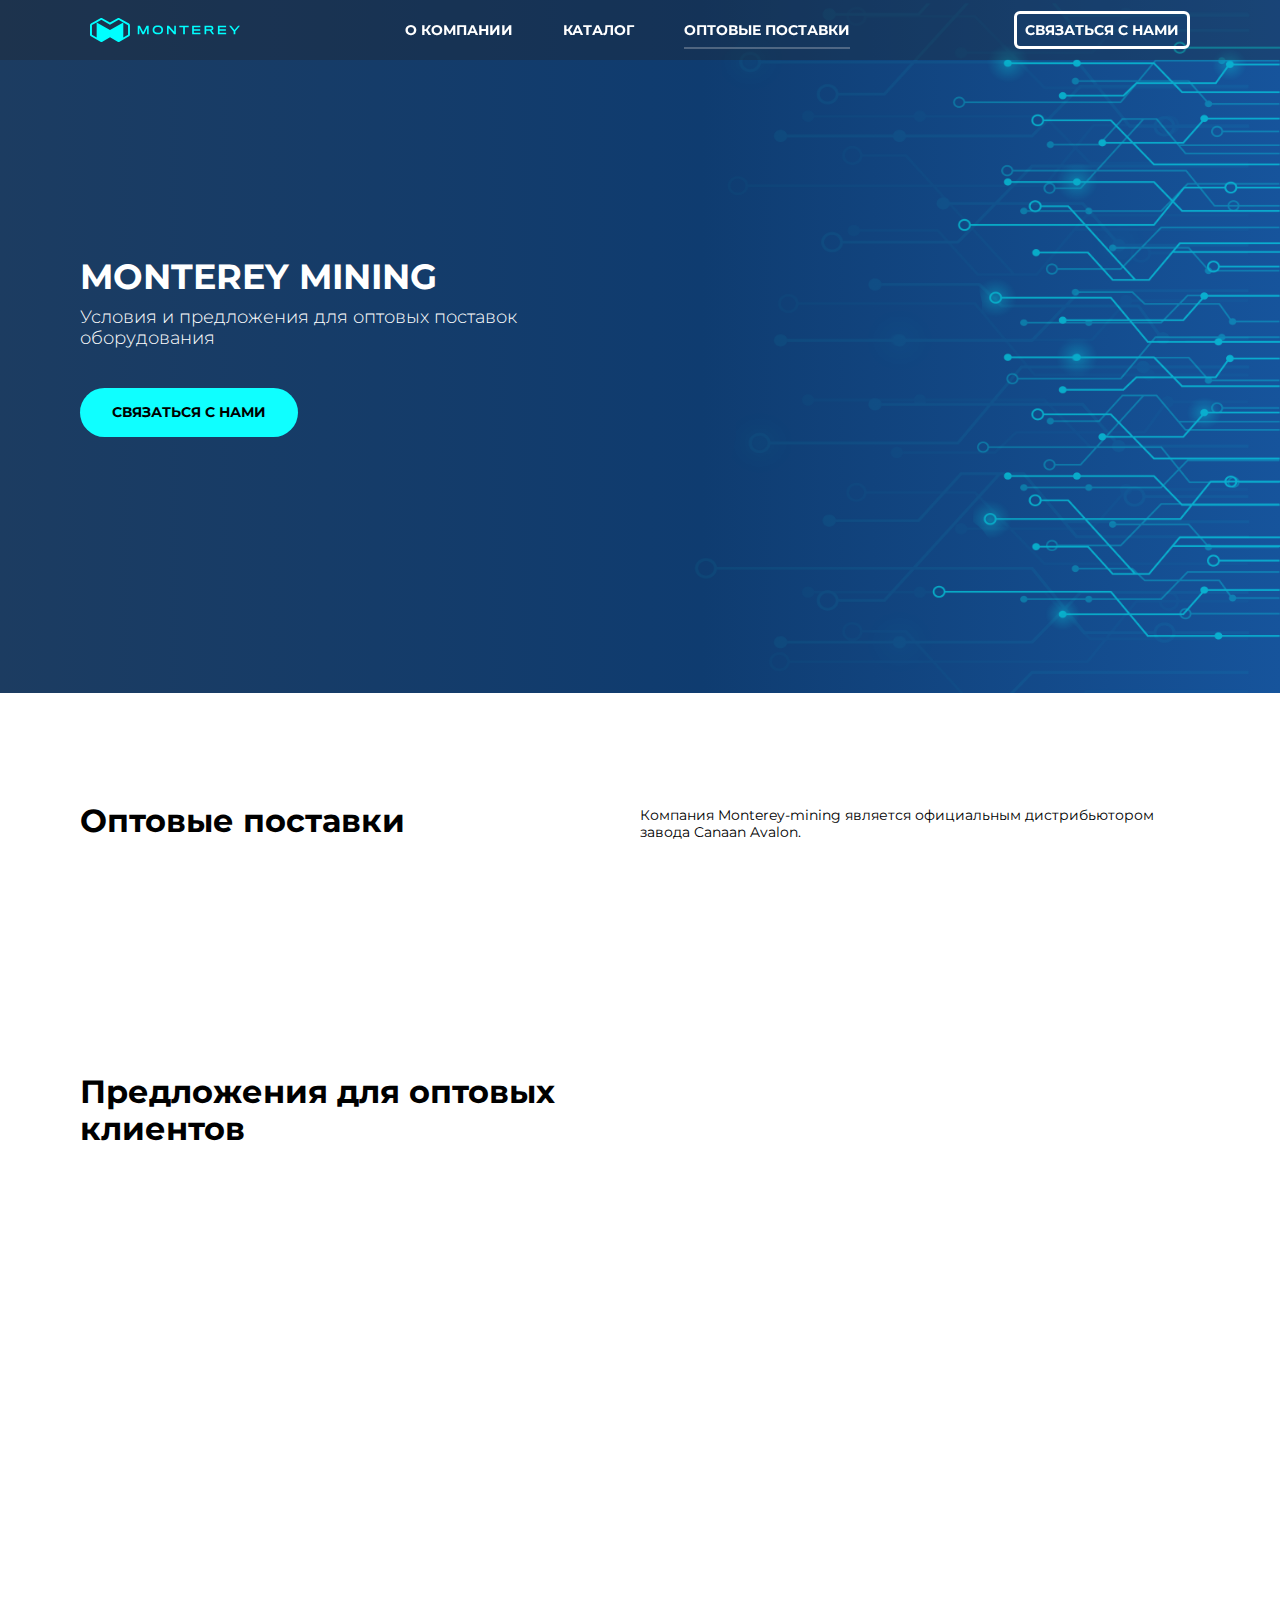
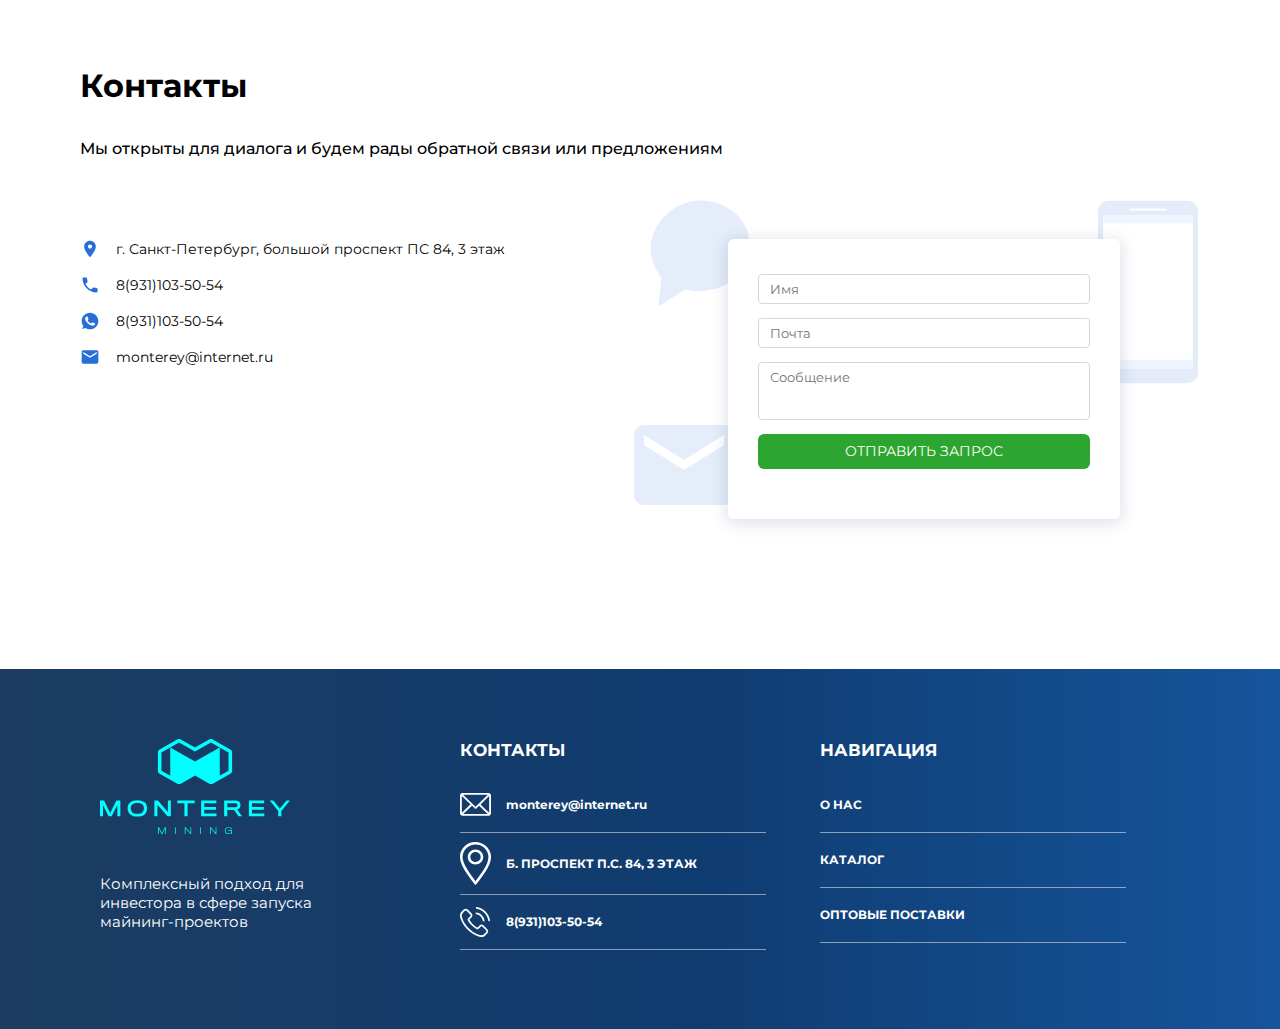
==== commit 53bc86c0: "BEM" ====
--- a/opt.html
+++ b/opt.html
@@ -11,7 +11,7 @@
    <link rel="mask-icon" href="/safari-pinned-tab.svg" color="#5bbad5">
    <meta name="msapplication-TileColor" content="#da532c">
    <meta name="theme-color" content="#ffffff">
-   <link rel="stylesheet" href="pages/home.css">
+   <link rel="stylesheet" href="pages/opt.css">
    <title>Оптовые поставки</title>
 </head>
 <body class="root">
@@ -141,14 +141,14 @@
 
                <li class="contacts__list-item">
                   <img src="images/phone.svg" alt="icon" class="contacts__icon">
-                  <a href=”tel:+79311035054” class="contacts__contact">
+                  <a href="tel:+7 (931) 103 50 54" class="contacts__contact">
                      8(931)103-50-54
                   </a>
                </li>
 
                <li class="contacts__list-item">
                   <img src="images/wtsp.svg" alt="icon" class="contacts__icon">
-                  <a href=”tel:+79311035054” class="contacts__contact">
+                  <a href="tel:+7 (931) 103 50 54" class="contacts__contact">
                      8(931)103-50-54
                   </a>
                </li>
@@ -166,7 +166,7 @@
                <img src="images/form1.svg" alt="icon" class="contacts__icon-1">
                <img src="images/form2.svg" alt="icon" class="contacts__icon-2">
                <img src="images/form3.svg" alt="icon" class="contacts__icon-3">
-               <form class="contacts__form" name="sendinfo" validate>
+               <form action="send.php" method="POST" class="contacts__form" name="sendinfo" validate>
                   <fieldset class="contacts__form-set">
                      <input type="text" class="contacts__text-area" id="name-input" name="inputName" placeholder="Имя" minlength="2" maxlength="30" required>
                      <input type="email" class="contacts__text-area" id="email-input" name="inputEmail" placeholder="Почта" required>
@@ -202,7 +202,7 @@
 
                <li class="footer__list-item">
                   <img src="images/footer__phone.svg" alt="" class="footer__icon">
-                  <a href=”tel:+79311035054” class="footer__text">8(931)103-50-54</a>
+                  <a href="tel:+7 (931) 103 50 54" class="footer__text">8(931)103-50-54</a>
                </li>
             </ul>
          </div>
@@ -233,7 +233,7 @@
          <div class="popup__outer">
             <div class="popup__inner">
                <button type="button" class="popup__close"></button>
-               <form class="contacts__form" name="sendinfo" validate>
+               <form action="send.php" method="POST" class="contacts__form" name="sendinfo" validate>
                   <fieldset class="contacts__form-set">
                      <input type="text" class="contacts__text-area" id="name-input" name="inputName" placeholder="Имя" minlength="2" maxlength="30" required>
                      <input type="email" class="contacts__text-area" id="email-input" name="inputEmail" placeholder="Почта" required>
--- a/pages/opt.css
+++ b/pages/opt.css
@@ -0,0 +1,100 @@
+/* import .css file for body block */
+
+@import url(../vendor/Normalize.css);
+
+/* import normalize.css */
+
+@import url(../blocks/root/root.css);
+
+/* import for header */
+
+@import url(../blocks/header/header.css);
+@import url(../blocks/header/__contact/header__contact.css);
+@import url(../blocks/header/__link/header__link.css);
+@import url(../blocks/header/__link/_active/header__link_active.css);
+@import url(../blocks/header/__list-item/header__list-item.css);
+@import url(../blocks/header/__list/header__list.css);
+@import url(../blocks/header/__logo/header__logo.css);
+@import url(../blocks/header/__nav/header__nav.css);
+@import url(../blocks/header/icon/icon.css);
+@import url(../blocks/header/menu__icon/menu__icon.css);
+
+/* import for main block */
+
+@import url(../blocks/content/content.css);
+@import url(../blocks/content/section__title.css);
+
+/* import for intro block */
+
+@import url(../blocks/intro/intro.css);
+@import url(../blocks/intro/__aside/intro__aside.css);
+@import url(../blocks/intro/__contact/intro__contact.css);
+@import url(../blocks/intro/__content/intro__content.css);
+@import url(../blocks/intro/__subtitle/intro__subtitle.css);
+@import url(../blocks/intro/__title/intro__title.css);
+
+/* import for about block */
+
+@import url(../blocks/about/about.css);
+@import url(../blocks/about/_home/about_home.css);
+@import url(../blocks/about/section__container/section__container.css);
+@import url(../blocks/about/section__container-item/section__container-item.css);
+@import url(../blocks/about/section__text/section__text.css);
+@import url(../blocks/about/section__icon/section__icon.css);
+
+/* import for service block */
+
+@import url(../blocks/service/service.css);
+@import url(../blocks/service/fonts/fonts.css);
+@import url(../blocks/service/__cards/service__cards.css);
+@import url(../blocks/service/__card/service__card.css);
+@import url(../blocks/service/__border/service__border.css);
+@import url(../blocks/service/__card-text/service__card-text.css);
+
+/* import for contacts block */
+
+@import url(../blocks/contacts/contacts.css);
+@import url(../blocks/contacts/icons/icons.css);
+@import url(../blocks/contacts/__contact/contacts__contact.css);
+@import url(../blocks/contacts/__container/contacts__container.css);
+@import url(../blocks/contacts/__form-container/contacts__form-container.css);
+@import url(../blocks/contacts/__form-set/contacts__form-set.css);
+@import url(../blocks/contacts/__form/contacts__form.css);
+@import url(../blocks/contacts/__icon/contacts__icon.css);
+@import url(../blocks/contacts/__list-item/contacts__list-item.css);
+@import url(../blocks/contacts/__list/contacts__list.css);
+@import url(../blocks/contacts/__submit/contacts__submit.css);
+@import url(../blocks/contacts/__subtitle/contacts__subtitle.css);
+@import url(../blocks/contacts/__text-area/contacts__text-area.css);
+@import url(../blocks/contacts/__text-area/_message/contacts__text-area_message.css);
+
+/* import for footer */ 
+
+@import url(../blocks/footer/footer.css);
+@import url(../blocks/footer/__about/footer__about.css);
+@import url(../blocks/footer/__icon/footer__icon.css);
+@import url(../blocks/footer/__item/footer__item.css);
+@import url(../blocks/footer/__list-item/footer__list-item.css);
+@import url(../blocks/footer/__list/footer__list.css);
+@import url(../blocks/footer/__logo/footer__logo.css);
+@import url(../blocks/footer/__mobile/footer__mobile.css);
+@import url(../blocks/footer/__subtitle/footer__subtitle.css);
+@import url(../blocks/footer/__text/footer__text.css);
+@import url(../blocks/footer/__title/footer__title.css);
+
+/* import for opt block */
+
+@import url(../blocks/about/_opt/about_opt.css);
+@import url(../blocks/about/section__text/_opt/section__text_opt.css);
+
+/* import for popup block */
+
+@import url(../blocks/popup/popup.css);
+@import url(../blocks/popup/_opened/popup_opened.css);
+@import url(../blocks/popup/__outer/popup__outer.css);
+@import url(../blocks/popup/__inner/popup__inner.css);
+@import url(../blocks/popup/__close/popup__close.css);
+
+/* import for active animate elements */
+
+@import url(../blocks/animations/animatedItems.css);
